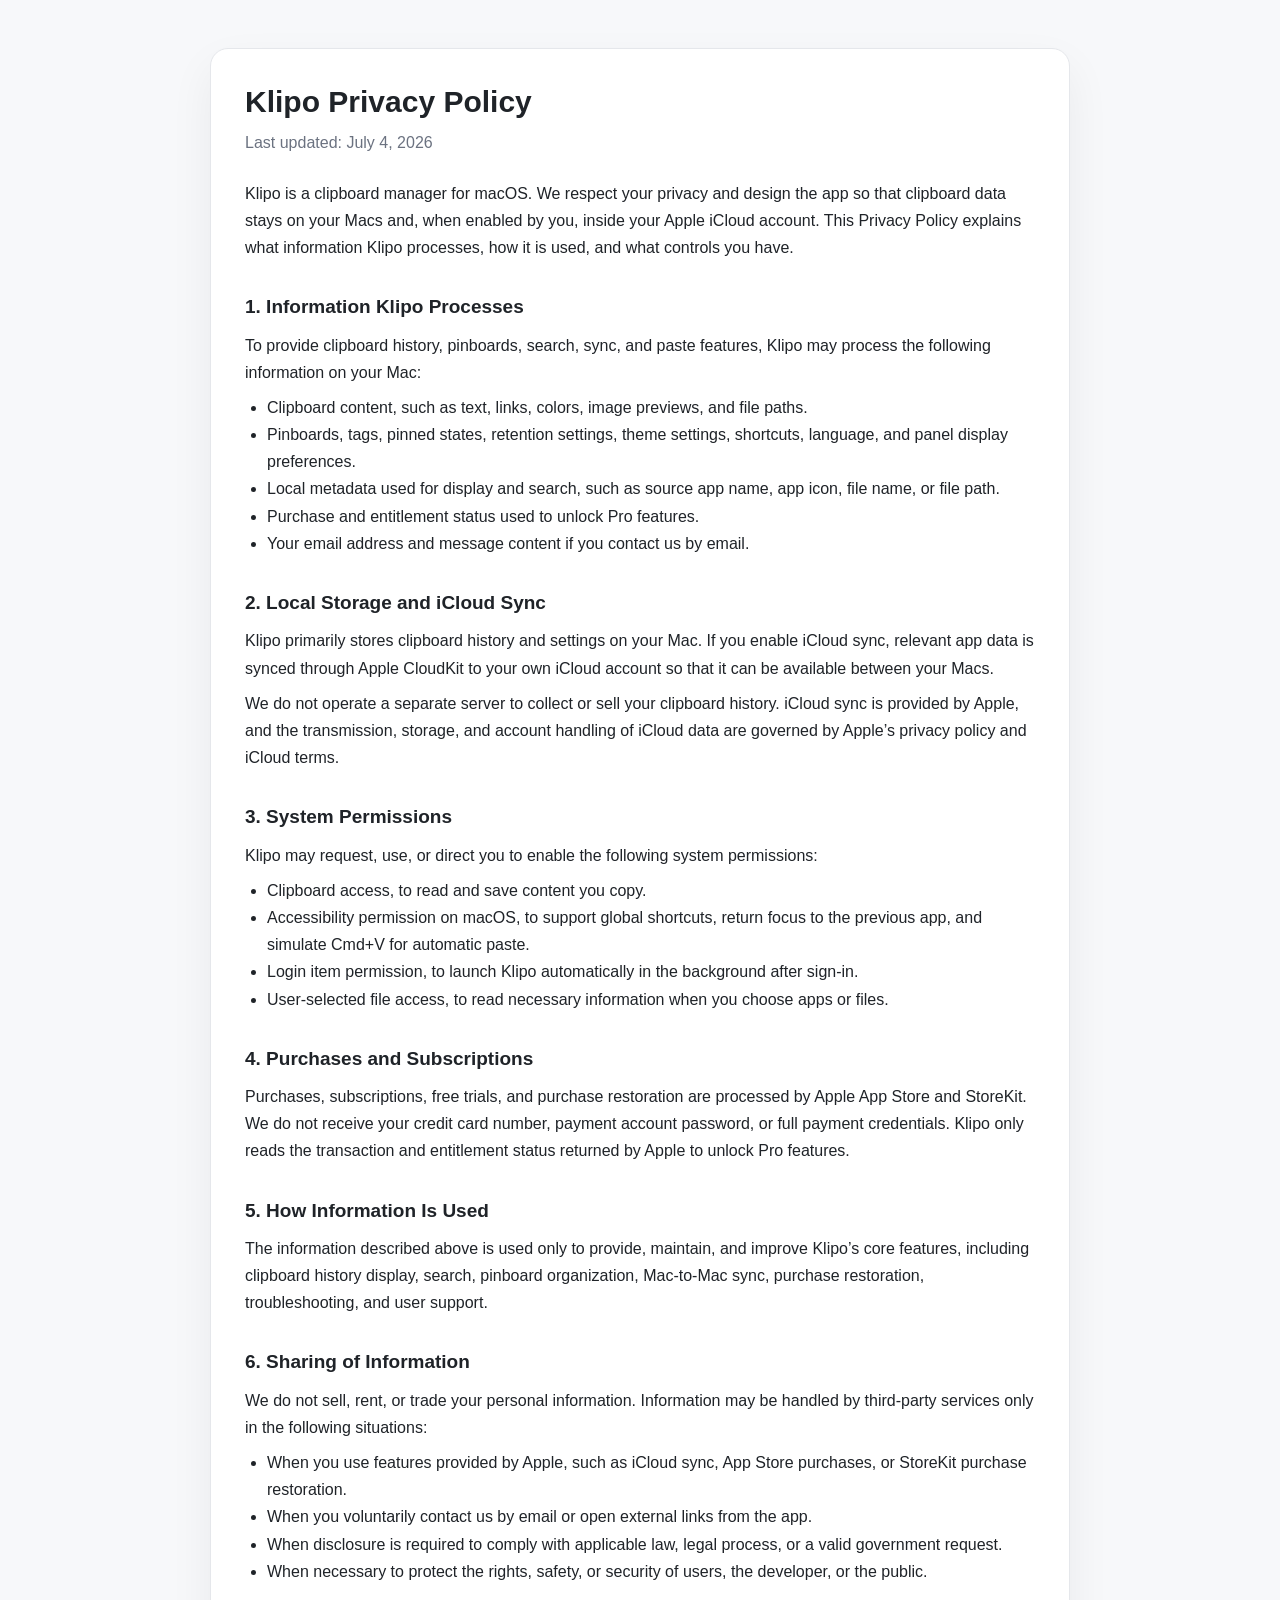
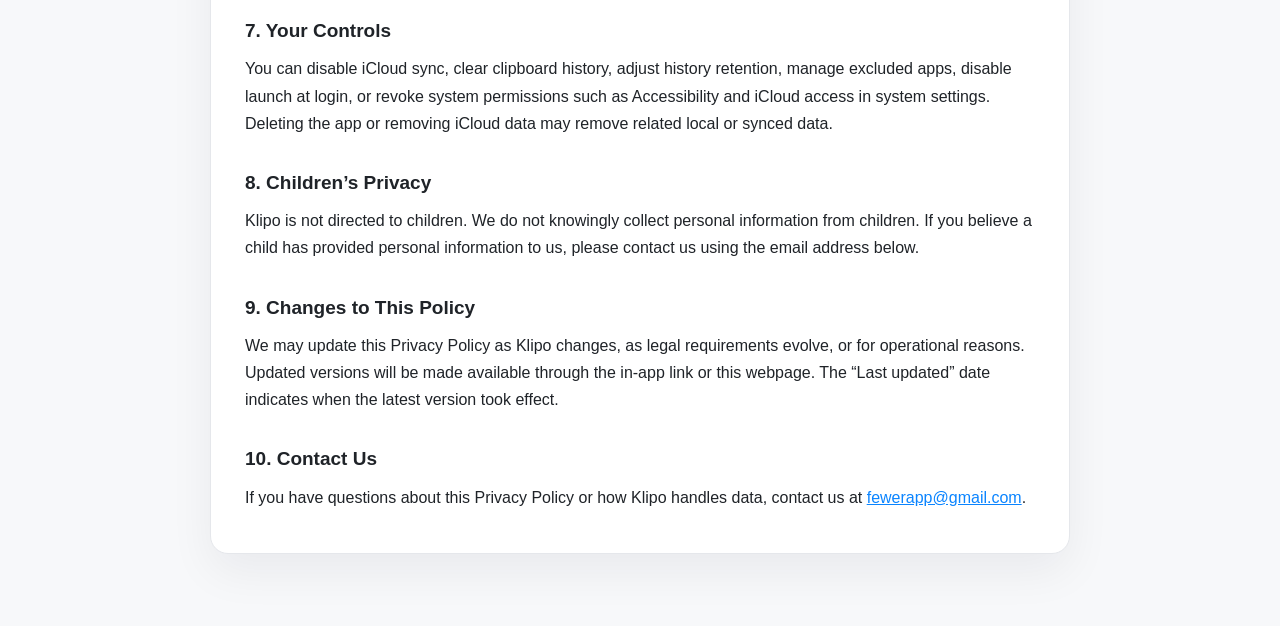
==== privacy-policy.html @ 0bcbf8f1 "Klipo Klipo" ====
<!doctype html>
<html lang="en">
<head>
  <meta charset="utf-8">
  <meta name="viewport" content="width=device-width, initial-scale=1">
  <title>Klipo Privacy Policy</title>
  <style>
    :root {
      color-scheme: light dark;
      --bg: #f7f8fa;
      --paper: #ffffff;
      --text: #1f2328;
      --muted: #6b7280;
      --line: #e5e7eb;
      --accent: #0a84ff;
    }
    @media (prefers-color-scheme: dark) {
      :root {
        --bg: #0f1115;
        --paper: #171a21;
        --text: #f4f5f7;
        --muted: #a6adbb;
        --line: #2a2f3a;
        --accent: #60a5fa;
      }
    }
    body {
      margin: 0;
      background: var(--bg);
      color: var(--text);
      font: 16px/1.7 -apple-system, BlinkMacSystemFont, "SF Pro Text", "Segoe UI", sans-serif;
    }
    .page {
      max-width: 860px;
      margin: 0 auto;
      padding: 48px 20px 72px;
    }
    .card {
      background: var(--paper);
      border: 1px solid var(--line);
      border-radius: 18px;
      padding: 34px;
      box-shadow: 0 18px 45px rgba(15, 23, 42, 0.06);
    }
    h1 {
      margin: 0 0 6px;
      font-size: 30px;
      line-height: 1.25;
    }
    h2 {
      margin: 30px 0 8px;
      font-size: 19px;
    }
    p, ul {
      margin: 8px 0;
    }
    ul {
      padding-left: 22px;
    }
    .meta {
      color: var(--muted);
      margin-bottom: 24px;
    }
    a {
      color: var(--accent);
    }
  </style>
</head>
<body>
  <div class="page">
    <div class="card">
      <h1>Klipo Privacy Policy</h1>
      <p class="meta">Last updated: July 4, 2026</p>

      <p>Klipo is a clipboard manager for macOS. We respect your privacy and design the app so that clipboard data stays on your Macs and, when enabled by you, inside your Apple iCloud account. This Privacy Policy explains what information Klipo processes, how it is used, and what controls you have.</p>

      <h2>1. Information Klipo Processes</h2>
      <p>To provide clipboard history, pinboards, search, sync, and paste features, Klipo may process the following information on your Mac:</p>
      <ul>
        <li>Clipboard content, such as text, links, colors, image previews, and file paths.</li>
        <li>Pinboards, tags, pinned states, retention settings, theme settings, shortcuts, language, and panel display preferences.</li>
        <li>Local metadata used for display and search, such as source app name, app icon, file name, or file path.</li>
        <li>Purchase and entitlement status used to unlock Pro features.</li>
        <li>Your email address and message content if you contact us by email.</li>
      </ul>

      <h2>2. Local Storage and iCloud Sync</h2>
      <p>Klipo primarily stores clipboard history and settings on your Mac. If you enable iCloud sync, relevant app data is synced through Apple CloudKit to your own iCloud account so that it can be available between your Macs.</p>
      <p>We do not operate a separate server to collect or sell your clipboard history. iCloud sync is provided by Apple, and the transmission, storage, and account handling of iCloud data are governed by Apple’s privacy policy and iCloud terms.</p>

      <h2>3. System Permissions</h2>
      <p>Klipo may request, use, or direct you to enable the following system permissions:</p>
      <ul>
        <li>Clipboard access, to read and save content you copy.</li>
        <li>Accessibility permission on macOS, to support global shortcuts, return focus to the previous app, and simulate Cmd+V for automatic paste.</li>
        <li>Login item permission, to launch Klipo automatically in the background after sign-in.</li>
        <li>User-selected file access, to read necessary information when you choose apps or files.</li>
      </ul>

      <h2>4. Purchases and Subscriptions</h2>
      <p>Purchases, subscriptions, free trials, and purchase restoration are processed by Apple App Store and StoreKit. We do not receive your credit card number, payment account password, or full payment credentials. Klipo only reads the transaction and entitlement status returned by Apple to unlock Pro features.</p>

      <h2>5. How Information Is Used</h2>
      <p>The information described above is used only to provide, maintain, and improve Klipo’s core features, including clipboard history display, search, pinboard organization, Mac-to-Mac sync, purchase restoration, troubleshooting, and user support.</p>

      <h2>6. Sharing of Information</h2>
      <p>We do not sell, rent, or trade your personal information. Information may be handled by third-party services only in the following situations:</p>
      <ul>
        <li>When you use features provided by Apple, such as iCloud sync, App Store purchases, or StoreKit purchase restoration.</li>
        <li>When you voluntarily contact us by email or open external links from the app.</li>
        <li>When disclosure is required to comply with applicable law, legal process, or a valid government request.</li>
        <li>When necessary to protect the rights, safety, or security of users, the developer, or the public.</li>
      </ul>

      <h2>7. Your Controls</h2>
      <p>You can disable iCloud sync, clear clipboard history, adjust history retention, manage excluded apps, disable launch at login, or revoke system permissions such as Accessibility and iCloud access in system settings. Deleting the app or removing iCloud data may remove related local or synced data.</p>

      <h2>8. Children’s Privacy</h2>
      <p>Klipo is not directed to children. We do not knowingly collect personal information from children. If you believe a child has provided personal information to us, please contact us using the email address below.</p>

      <h2>9. Changes to This Policy</h2>
      <p>We may update this Privacy Policy as Klipo changes, as legal requirements evolve, or for operational reasons. Updated versions will be made available through the in-app link or this webpage. The “Last updated” date indicates when the latest version took effect.</p>

      <h2>10. Contact Us</h2>
      <p>If you have questions about this Privacy Policy or how Klipo handles data, contact us at <a href="mailto:fewerapp@gmail.com">fewerapp@gmail.com</a>.</p>
    </div>
  </div>
</body>
</html>
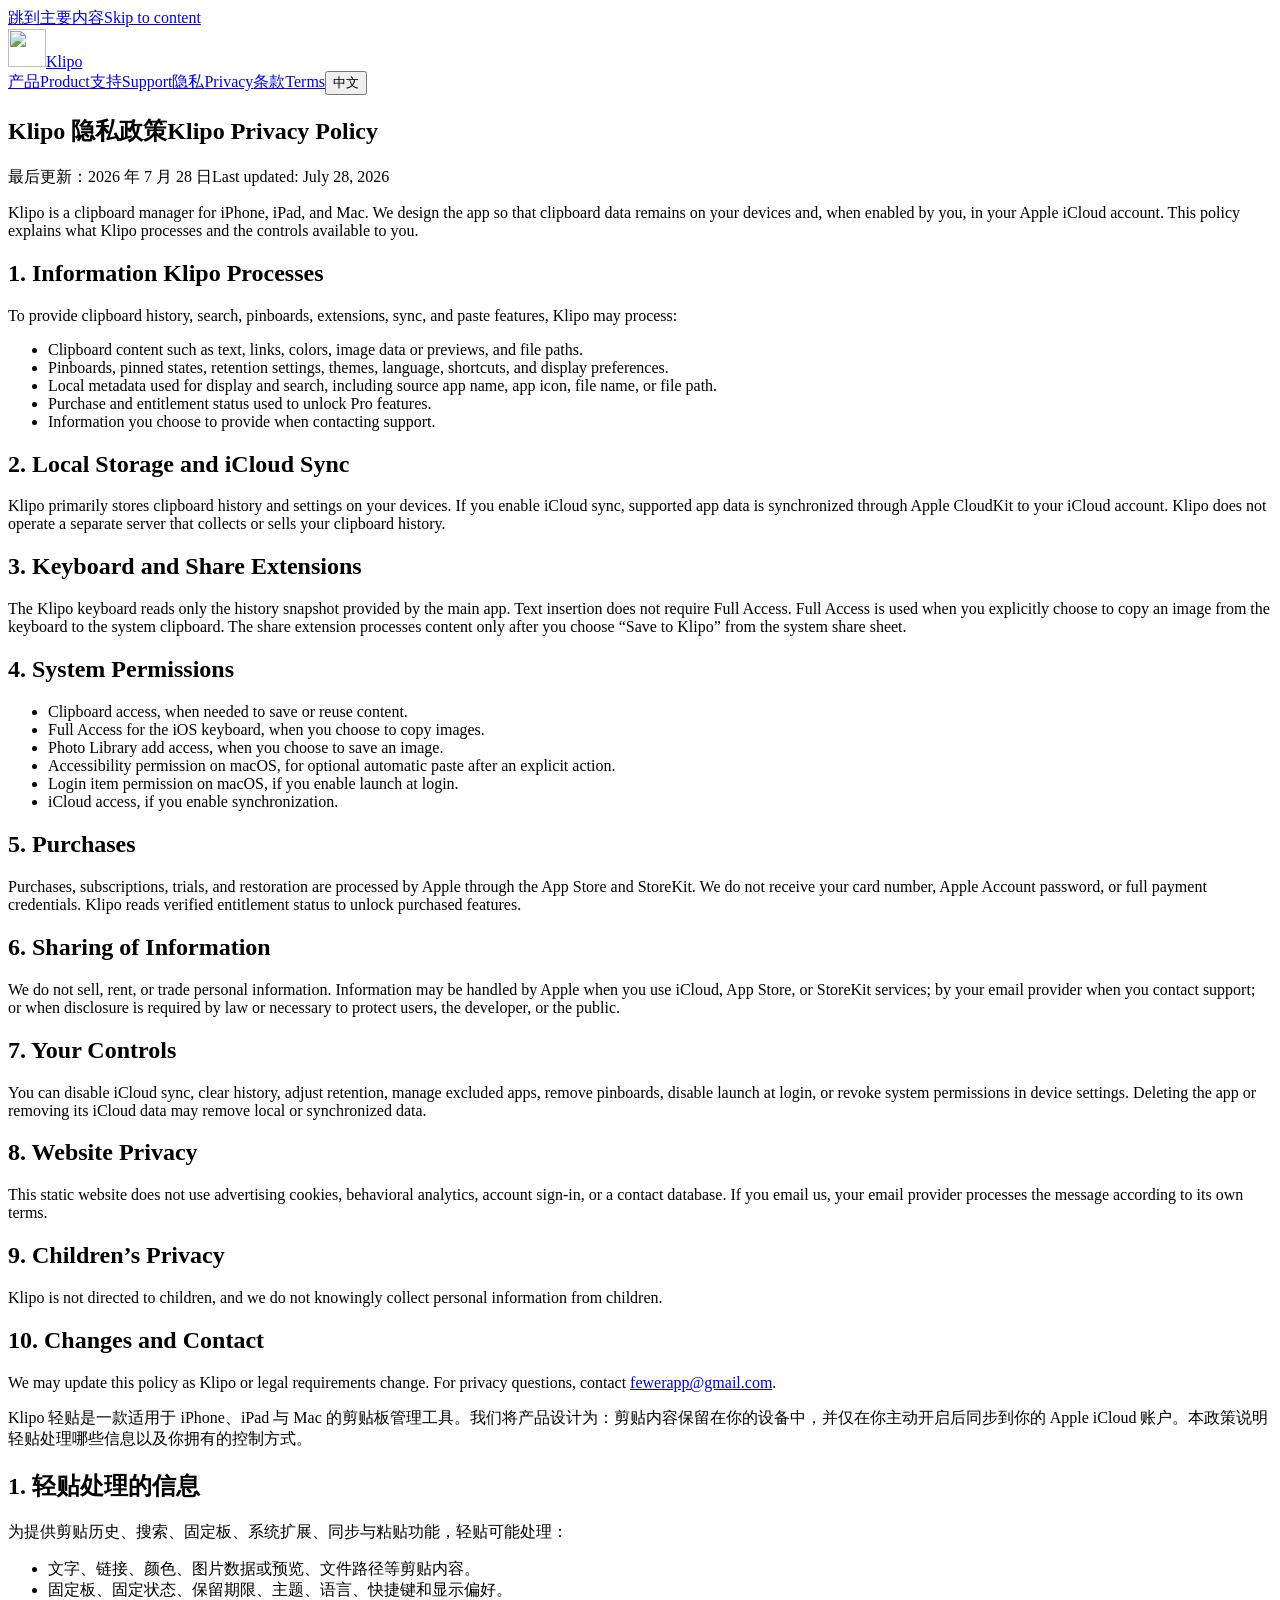
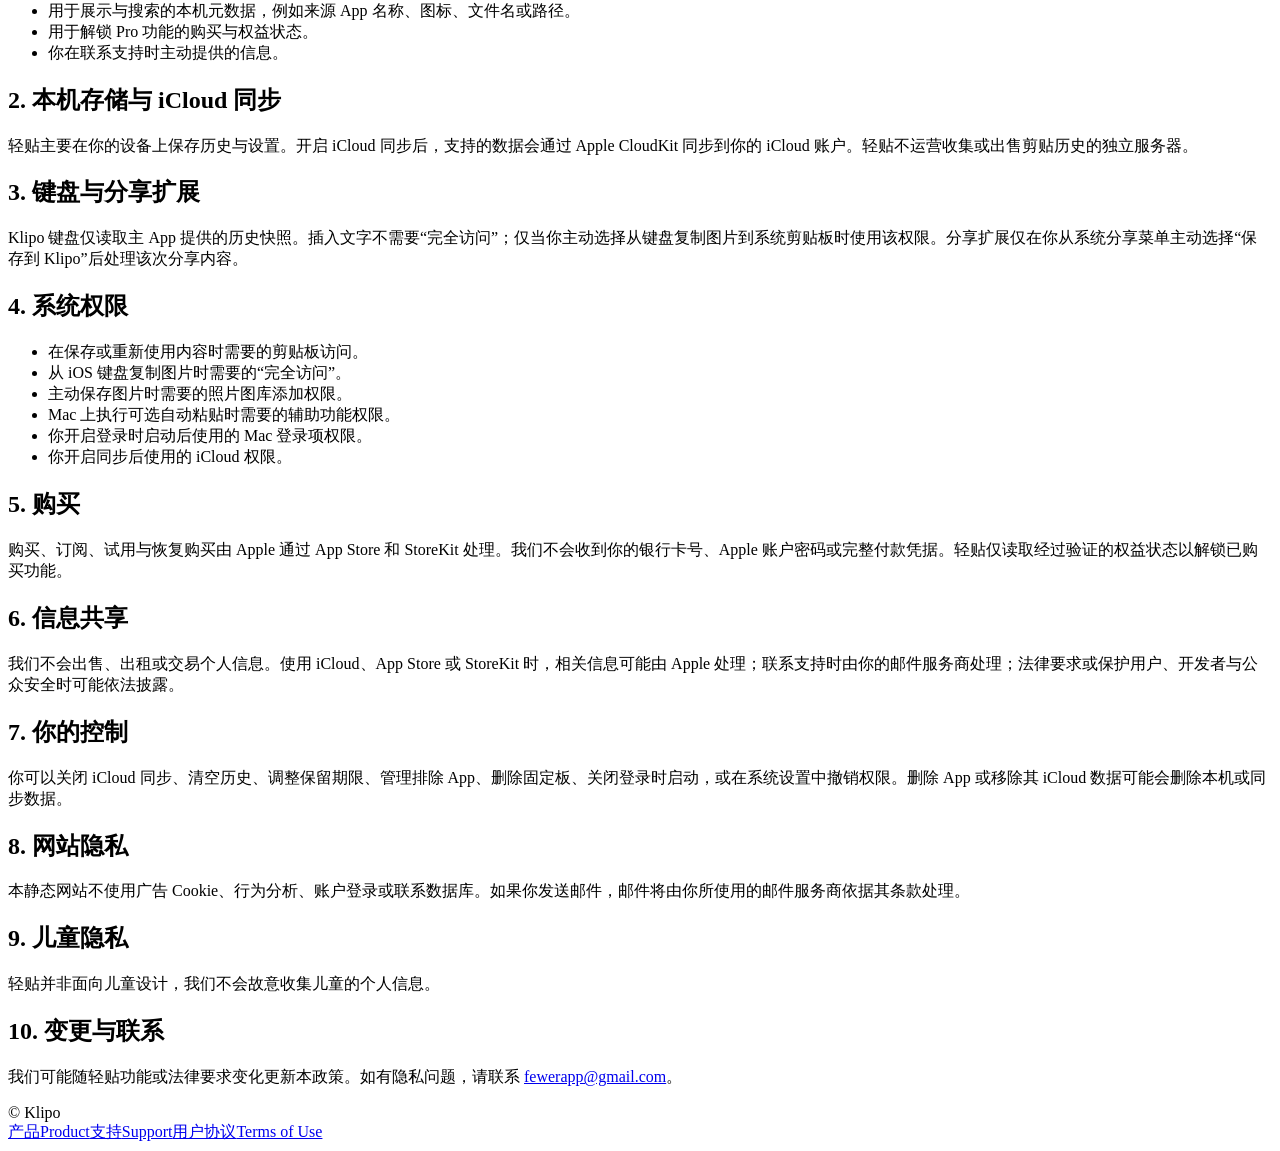
==== commit c9e67609: "Add files via upload web" ====
--- a/privacy-policy.html
+++ b/privacy-policy.html
@@ -1,129 +1,79 @@
 <!doctype html>
-<html lang="en">
+<html lang="en" data-lang="en">
 <head>
   <meta charset="utf-8">
   <meta name="viewport" content="width=device-width, initial-scale=1">
+  <meta name="description" content="Klipo Privacy Policy">
+  <meta name="theme-color" content="#0a7cff">
   <title>Klipo Privacy Policy</title>
-  <style>
-    :root {
-      color-scheme: light dark;
-      --bg: #f7f8fa;
-      --paper: #ffffff;
-      --text: #1f2328;
-      --muted: #6b7280;
-      --line: #e5e7eb;
-      --accent: #0a84ff;
-    }
-    @media (prefers-color-scheme: dark) {
-      :root {
-        --bg: #0f1115;
-        --paper: #171a21;
-        --text: #f4f5f7;
-        --muted: #a6adbb;
-        --line: #2a2f3a;
-        --accent: #60a5fa;
-      }
-    }
-    body {
-      margin: 0;
-      background: var(--bg);
-      color: var(--text);
-      font: 16px/1.7 -apple-system, BlinkMacSystemFont, "SF Pro Text", "Segoe UI", sans-serif;
-    }
-    .page {
-      max-width: 860px;
-      margin: 0 auto;
-      padding: 48px 20px 72px;
-    }
-    .card {
-      background: var(--paper);
-      border: 1px solid var(--line);
-      border-radius: 18px;
-      padding: 34px;
-      box-shadow: 0 18px 45px rgba(15, 23, 42, 0.06);
-    }
-    h1 {
-      margin: 0 0 6px;
-      font-size: 30px;
-      line-height: 1.25;
-    }
-    h2 {
-      margin: 30px 0 8px;
-      font-size: 19px;
-    }
-    p, ul {
-      margin: 8px 0;
-    }
-    ul {
-      padding-left: 22px;
-    }
-    .meta {
-      color: var(--muted);
-      margin-bottom: 24px;
-    }
-    a {
-      color: var(--accent);
-    }
-  </style>
+  <link rel="icon" type="image/png" href="assets/app-icon.png">
+  <link rel="stylesheet" href="assets/site.css">
+  <script>
+    try {
+      document.documentElement.dataset.lang = localStorage.getItem("klipo-site-language") || (navigator.language.toLowerCase().startsWith("zh") ? "zh" : "en");
+    } catch (_) {}
+  </script>
 </head>
-<body>
-  <div class="page">
-    <div class="card">
-      <h1>Klipo Privacy Policy</h1>
-      <p class="meta">Last updated: July 4, 2026</p>
+<body data-title-zh="Klipo 隐私政策" data-title-en="Klipo Privacy Policy">
+  <a class="skip-link" href="#main"><span data-lang="zh">跳到主要内容</span><span data-lang="en">Skip to content</span></a>
+  <header class="site-header"><nav class="nav-shell" aria-label="Primary navigation"><a class="brand" href="index.html" aria-label="Klipo home"><img src="assets/app-icon.png" alt="" width="38" height="38"><span>Klipo</span></a><div class="nav-links"><a class="nav-link" href="index.html"><span data-lang="zh">产品</span><span data-lang="en">Product</span></a><a class="nav-link" href="support.html"><span data-lang="zh">支持</span><span data-lang="en">Support</span></a><a class="nav-link" href="privacy-policy.html" aria-current="page"><span data-lang="zh">隐私</span><span data-lang="en">Privacy</span></a><a class="nav-link" href="terms-of-use.html"><span data-lang="zh">条款</span><span data-lang="en">Terms</span></a><button class="language-toggle" type="button" data-language-toggle aria-label="切换到中文">中文</button></div></nav></header>
+  <main id="main" class="legal-shell">
+    <article class="legal-card">
+      <h1><span data-lang="zh">Klipo 隐私政策</span><span data-lang="en">Klipo Privacy Policy</span></h1>
+      <p class="legal-meta"><span data-lang="zh">最后更新：2026 年 7 月 28 日</span><span data-lang="en">Last updated: July 28, 2026</span></p>
 
-      <p>Klipo is a clipboard manager for macOS. We respect your privacy and design the app so that clipboard data stays on your Macs and, when enabled by you, inside your Apple iCloud account. This Privacy Policy explains what information Klipo processes, how it is used, and what controls you have.</p>
+      <div data-lang="en">
+        <p>Klipo is a clipboard manager for iPhone, iPad, and Mac. We design the app so that clipboard data remains on your devices and, when enabled by you, in your Apple iCloud account. This policy explains what Klipo processes and the controls available to you.</p>
+        <h2>1. Information Klipo Processes</h2>
+        <p>To provide clipboard history, search, pinboards, extensions, sync, and paste features, Klipo may process:</p>
+        <ul><li>Clipboard content such as text, links, colors, image data or previews, and file paths.</li><li>Pinboards, pinned states, retention settings, themes, language, shortcuts, and display preferences.</li><li>Local metadata used for display and search, including source app name, app icon, file name, or file path.</li><li>Purchase and entitlement status used to unlock Pro features.</li><li>Information you choose to provide when contacting support.</li></ul>
+        <h2>2. Local Storage and iCloud Sync</h2>
+        <p>Klipo primarily stores clipboard history and settings on your devices. If you enable iCloud sync, supported app data is synchronized through Apple CloudKit to your iCloud account. Klipo does not operate a separate server that collects or sells your clipboard history.</p>
+        <h2>3. Keyboard and Share Extensions</h2>
+        <p>The Klipo keyboard reads only the history snapshot provided by the main app. Text insertion does not require Full Access. Full Access is used when you explicitly choose to copy an image from the keyboard to the system clipboard. The share extension processes content only after you choose “Save to Klipo” from the system share sheet.</p>
+        <h2>4. System Permissions</h2>
+        <ul><li>Clipboard access, when needed to save or reuse content.</li><li>Full Access for the iOS keyboard, when you choose to copy images.</li><li>Photo Library add access, when you choose to save an image.</li><li>Accessibility permission on macOS, for optional automatic paste after an explicit action.</li><li>Login item permission on macOS, if you enable launch at login.</li><li>iCloud access, if you enable synchronization.</li></ul>
+        <h2>5. Purchases</h2>
+        <p>Purchases, subscriptions, trials, and restoration are processed by Apple through the App Store and StoreKit. We do not receive your card number, Apple Account password, or full payment credentials. Klipo reads verified entitlement status to unlock purchased features.</p>
+        <h2>6. Sharing of Information</h2>
+        <p>We do not sell, rent, or trade personal information. Information may be handled by Apple when you use iCloud, App Store, or StoreKit services; by your email provider when you contact support; or when disclosure is required by law or necessary to protect users, the developer, or the public.</p>
+        <h2>7. Your Controls</h2>
+        <p>You can disable iCloud sync, clear history, adjust retention, manage excluded apps, remove pinboards, disable launch at login, or revoke system permissions in device settings. Deleting the app or removing its iCloud data may remove local or synchronized data.</p>
+        <h2>8. Website Privacy</h2>
+        <p>This static website does not use advertising cookies, behavioral analytics, account sign-in, or a contact database. If you email us, your email provider processes the message according to its own terms.</p>
+        <h2>9. Children’s Privacy</h2>
+        <p>Klipo is not directed to children, and we do not knowingly collect personal information from children.</p>
+        <h2>10. Changes and Contact</h2>
+        <p>We may update this policy as Klipo or legal requirements change. For privacy questions, contact <a href="mailto:fewerapp@gmail.com">fewerapp@gmail.com</a>.</p>
+      </div>
 
-      <h2>1. Information Klipo Processes</h2>
-      <p>To provide clipboard history, pinboards, search, sync, and paste features, Klipo may process the following information on your Mac:</p>
-      <ul>
-        <li>Clipboard content, such as text, links, colors, image previews, and file paths.</li>
-        <li>Pinboards, tags, pinned states, retention settings, theme settings, shortcuts, language, and panel display preferences.</li>
-        <li>Local metadata used for display and search, such as source app name, app icon, file name, or file path.</li>
-        <li>Purchase and entitlement status used to unlock Pro features.</li>
-        <li>Your email address and message content if you contact us by email.</li>
-      </ul>
-
-      <h2>2. Local Storage and iCloud Sync</h2>
-      <p>Klipo primarily stores clipboard history and settings on your Mac. If you enable iCloud sync, relevant app data is synced through Apple CloudKit to your own iCloud account so that it can be available between your Macs.</p>
-      <p>We do not operate a separate server to collect or sell your clipboard history. iCloud sync is provided by Apple, and the transmission, storage, and account handling of iCloud data are governed by Apple’s privacy policy and iCloud terms.</p>
-
-      <h2>3. System Permissions</h2>
-      <p>Klipo may request, use, or direct you to enable the following system permissions:</p>
-      <ul>
-        <li>Clipboard access, to read and save content you copy.</li>
-        <li>Accessibility permission on macOS, to support global shortcuts, return focus to the previous app, and simulate Cmd+V for automatic paste.</li>
-        <li>Login item permission, to launch Klipo automatically in the background after sign-in.</li>
-        <li>User-selected file access, to read necessary information when you choose apps or files.</li>
-      </ul>
-
-      <h2>4. Purchases and Subscriptions</h2>
-      <p>Purchases, subscriptions, free trials, and purchase restoration are processed by Apple App Store and StoreKit. We do not receive your credit card number, payment account password, or full payment credentials. Klipo only reads the transaction and entitlement status returned by Apple to unlock Pro features.</p>
-
-      <h2>5. How Information Is Used</h2>
-      <p>The information described above is used only to provide, maintain, and improve Klipo’s core features, including clipboard history display, search, pinboard organization, Mac-to-Mac sync, purchase restoration, troubleshooting, and user support.</p>
-
-      <h2>6. Sharing of Information</h2>
-      <p>We do not sell, rent, or trade your personal information. Information may be handled by third-party services only in the following situations:</p>
-      <ul>
-        <li>When you use features provided by Apple, such as iCloud sync, App Store purchases, or StoreKit purchase restoration.</li>
-        <li>When you voluntarily contact us by email or open external links from the app.</li>
-        <li>When disclosure is required to comply with applicable law, legal process, or a valid government request.</li>
-        <li>When necessary to protect the rights, safety, or security of users, the developer, or the public.</li>
-      </ul>
-
-      <h2>7. Your Controls</h2>
-      <p>You can disable iCloud sync, clear clipboard history, adjust history retention, manage excluded apps, disable launch at login, or revoke system permissions such as Accessibility and iCloud access in system settings. Deleting the app or removing iCloud data may remove related local or synced data.</p>
-
-      <h2>8. Children’s Privacy</h2>
-      <p>Klipo is not directed to children. We do not knowingly collect personal information from children. If you believe a child has provided personal information to us, please contact us using the email address below.</p>
-
-      <h2>9. Changes to This Policy</h2>
-      <p>We may update this Privacy Policy as Klipo changes, as legal requirements evolve, or for operational reasons. Updated versions will be made available through the in-app link or this webpage. The “Last updated” date indicates when the latest version took effect.</p>
-
-      <h2>10. Contact Us</h2>
-      <p>If you have questions about this Privacy Policy or how Klipo handles data, contact us at <a href="mailto:fewerapp@gmail.com">fewerapp@gmail.com</a>.</p>
-    </div>
-  </div>
+      <div data-lang="zh">
+        <p>Klipo 轻贴是一款适用于 iPhone、iPad 与 Mac 的剪贴板管理工具。我们将产品设计为：剪贴内容保留在你的设备中，并仅在你主动开启后同步到你的 Apple iCloud 账户。本政策说明轻贴处理哪些信息以及你拥有的控制方式。</p>
+        <h2>1. 轻贴处理的信息</h2>
+        <p>为提供剪贴历史、搜索、固定板、系统扩展、同步与粘贴功能，轻贴可能处理：</p>
+        <ul><li>文字、链接、颜色、图片数据或预览、文件路径等剪贴内容。</li><li>固定板、固定状态、保留期限、主题、语言、快捷键和显示偏好。</li><li>用于展示与搜索的本机元数据，例如来源 App 名称、图标、文件名或路径。</li><li>用于解锁 Pro 功能的购买与权益状态。</li><li>你在联系支持时主动提供的信息。</li></ul>
+        <h2>2. 本机存储与 iCloud 同步</h2>
+        <p>轻贴主要在你的设备上保存历史与设置。开启 iCloud 同步后，支持的数据会通过 Apple CloudKit 同步到你的 iCloud 账户。轻贴不运营收集或出售剪贴历史的独立服务器。</p>
+        <h2>3. 键盘与分享扩展</h2>
+        <p>Klipo 键盘仅读取主 App 提供的历史快照。插入文字不需要“完全访问”；仅当你主动选择从键盘复制图片到系统剪贴板时使用该权限。分享扩展仅在你从系统分享菜单主动选择“保存到 Klipo”后处理该次分享内容。</p>
+        <h2>4. 系统权限</h2>
+        <ul><li>在保存或重新使用内容时需要的剪贴板访问。</li><li>从 iOS 键盘复制图片时需要的“完全访问”。</li><li>主动保存图片时需要的照片图库添加权限。</li><li>Mac 上执行可选自动粘贴时需要的辅助功能权限。</li><li>你开启登录时启动后使用的 Mac 登录项权限。</li><li>你开启同步后使用的 iCloud 权限。</li></ul>
+        <h2>5. 购买</h2>
+        <p>购买、订阅、试用与恢复购买由 Apple 通过 App Store 和 StoreKit 处理。我们不会收到你的银行卡号、Apple 账户密码或完整付款凭据。轻贴仅读取经过验证的权益状态以解锁已购买功能。</p>
+        <h2>6. 信息共享</h2>
+        <p>我们不会出售、出租或交易个人信息。使用 iCloud、App Store 或 StoreKit 时，相关信息可能由 Apple 处理；联系支持时由你的邮件服务商处理；法律要求或保护用户、开发者与公众安全时可能依法披露。</p>
+        <h2>7. 你的控制</h2>
+        <p>你可以关闭 iCloud 同步、清空历史、调整保留期限、管理排除 App、删除固定板、关闭登录时启动，或在系统设置中撤销权限。删除 App 或移除其 iCloud 数据可能会删除本机或同步数据。</p>
+        <h2>8. 网站隐私</h2>
+        <p>本静态网站不使用广告 Cookie、行为分析、账户登录或联系数据库。如果你发送邮件，邮件将由你所使用的邮件服务商依据其条款处理。</p>
+        <h2>9. 儿童隐私</h2>
+        <p>轻贴并非面向儿童设计，我们不会故意收集儿童的个人信息。</p>
+        <h2>10. 变更与联系</h2>
+        <p>我们可能随轻贴功能或法律要求变化更新本政策。如有隐私问题，请联系 <a href="mailto:fewerapp@gmail.com">fewerapp@gmail.com</a>。</p>
+      </div>
+    </article>
+  </main>
+  <footer class="site-footer"><div class="footer-shell"><span>© <span data-current-year></span> Klipo</span><div class="footer-links"><a href="index.html"><span data-lang="zh">产品</span><span data-lang="en">Product</span></a><a href="support.html"><span data-lang="zh">支持</span><span data-lang="en">Support</span></a><a href="terms-of-use.html"><span data-lang="zh">用户协议</span><span data-lang="en">Terms of Use</span></a></div></div></footer>
+  <script src="assets/site.js"></script>
 </body>
 </html>
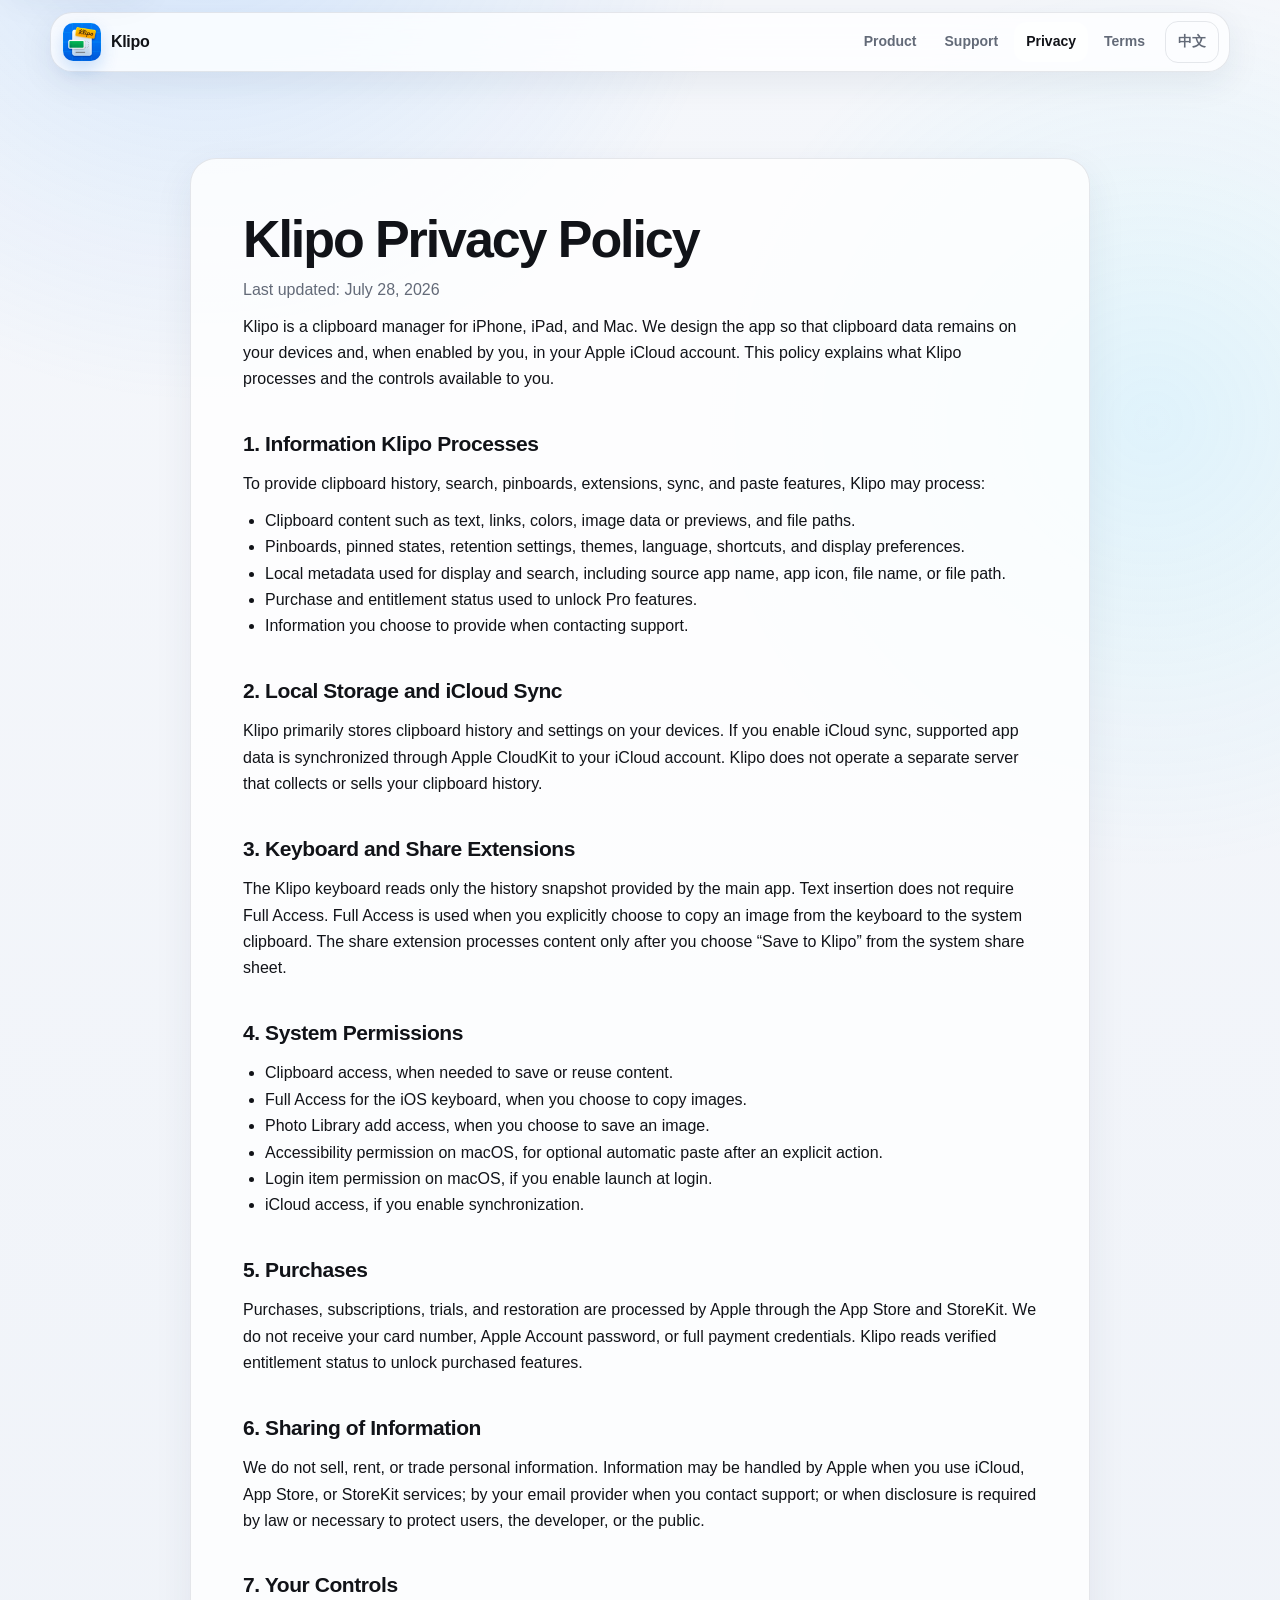
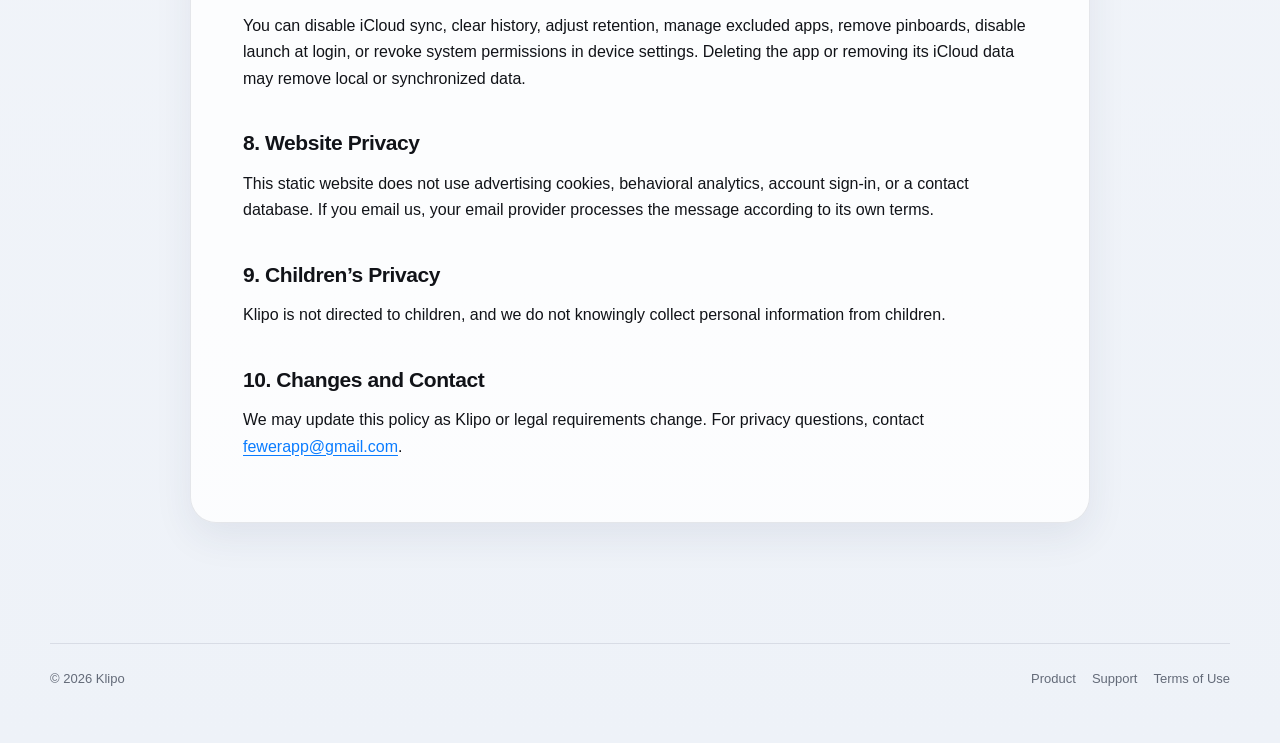
==== commit 39eff0fb: "修复展示图片比例并添加 Klipo Logo" ====
--- a/privacy-policy.html
+++ b/privacy-policy.html
@@ -6,7 +6,9 @@
   <meta name="description" content="Klipo Privacy Policy">
   <meta name="theme-color" content="#0a7cff">
   <title>Klipo Privacy Policy</title>
-  <link rel="icon" type="image/png" href="assets/app-icon.png">
+  <link rel="icon" type="image/png" sizes="1024x1024" href="assets/app-icon.png?v=20260729">
+  <link rel="shortcut icon" type="image/png" href="assets/app-icon.png?v=20260729">
+  <link rel="apple-touch-icon" href="assets/app-icon.png?v=20260729">
   <link rel="stylesheet" href="assets/site.css">
   <script>
     try {
--- a/assets/site.css
+++ b/assets/site.css
@@ -0,0 +1,862 @@
+:root {
+  color-scheme: light dark;
+  --page: #f5f7fb;
+  --page-strong: #eef2f8;
+  --surface: rgba(255, 255, 255, 0.78);
+  --surface-solid: #ffffff;
+  --surface-subtle: rgba(255, 255, 255, 0.58);
+  --text: #111318;
+  --muted: #636a78;
+  --line: rgba(23, 35, 58, 0.10);
+  --blue: #0a7cff;
+  --blue-strong: #0066df;
+  --green: #22a559;
+  --shadow: 0 24px 70px rgba(35, 55, 90, 0.12);
+  --shadow-soft: 0 14px 38px rgba(35, 55, 90, 0.08);
+  --radius-xl: 36px;
+  --radius-lg: 26px;
+  --radius-md: 18px;
+  --content: 1180px;
+}
+
+@media (prefers-color-scheme: dark) {
+  :root {
+    --page: #080a0f;
+    --page-strong: #10141c;
+    --surface: rgba(24, 28, 38, 0.76);
+    --surface-solid: #171b24;
+    --surface-subtle: rgba(26, 31, 42, 0.62);
+    --text: #f6f7fa;
+    --muted: #aab1bf;
+    --line: rgba(226, 233, 247, 0.12);
+    --blue: #57a6ff;
+    --blue-strong: #82bcff;
+    --green: #53cf85;
+    --shadow: 0 28px 80px rgba(0, 0, 0, 0.38);
+    --shadow-soft: 0 16px 44px rgba(0, 0, 0, 0.24);
+  }
+}
+
+* {
+  box-sizing: border-box;
+}
+
+html {
+  scroll-behavior: smooth;
+  background: var(--page);
+}
+
+html[data-lang="zh"] [data-lang="en"],
+html[data-lang="en"] [data-lang="zh"] {
+  display: none !important;
+}
+
+body {
+  margin: 0;
+  min-width: 320px;
+  background:
+    radial-gradient(circle at 16% -6%, rgba(79, 159, 255, 0.20), transparent 34rem),
+    radial-gradient(circle at 90% 18%, rgba(100, 224, 255, 0.14), transparent 28rem),
+    linear-gradient(180deg, var(--page) 0%, var(--page-strong) 100%);
+  color: var(--text);
+  font: 400 16px/1.65 -apple-system, BlinkMacSystemFont, "SF Pro Text", "PingFang SC", "Segoe UI", sans-serif;
+  -webkit-font-smoothing: antialiased;
+  text-rendering: optimizeLegibility;
+}
+
+img {
+  display: block;
+  max-width: 100%;
+}
+
+a {
+  color: inherit;
+  text-decoration: none;
+}
+
+button,
+a {
+  -webkit-tap-highlight-color: transparent;
+}
+
+button {
+  font: inherit;
+}
+
+.skip-link {
+  position: fixed;
+  top: 10px;
+  left: 10px;
+  z-index: 100;
+  transform: translateY(-160%);
+  padding: 10px 14px;
+  border-radius: 12px;
+  background: var(--surface-solid);
+  color: var(--text);
+  box-shadow: var(--shadow-soft);
+}
+
+.skip-link:focus {
+  transform: translateY(0);
+}
+
+.site-header {
+  position: sticky;
+  top: 0;
+  z-index: 20;
+  padding: 12px 20px;
+}
+
+.nav-shell {
+  width: min(100%, var(--content));
+  min-height: 60px;
+  margin: 0 auto;
+  padding: 8px 10px 8px 12px;
+  display: flex;
+  align-items: center;
+  gap: 20px;
+  border: 1px solid var(--line);
+  border-radius: 22px;
+  background: var(--surface);
+  box-shadow: 0 10px 34px rgba(30, 45, 75, 0.08);
+  backdrop-filter: blur(24px) saturate(160%);
+  -webkit-backdrop-filter: blur(24px) saturate(160%);
+}
+
+.brand {
+  display: inline-flex;
+  align-items: center;
+  gap: 10px;
+  flex: 0 0 auto;
+  font-weight: 720;
+  letter-spacing: -0.02em;
+}
+
+.brand img {
+  width: 38px;
+  height: 38px;
+  border-radius: 10px;
+  box-shadow: 0 8px 18px rgba(0, 102, 223, 0.20);
+}
+
+.nav-links {
+  margin-left: auto;
+  display: flex;
+  align-items: center;
+  gap: 4px;
+}
+
+.nav-link,
+.language-toggle {
+  min-height: 40px;
+  padding: 8px 12px;
+  display: inline-flex;
+  align-items: center;
+  justify-content: center;
+  border-radius: 13px;
+  color: var(--muted);
+  font-size: 14px;
+  font-weight: 600;
+  transition: background-color 160ms ease, color 160ms ease, transform 100ms ease-out;
+}
+
+.nav-link:hover,
+.nav-link[aria-current="page"] {
+  background: var(--surface-subtle);
+  color: var(--text);
+}
+
+.nav-link:active,
+.language-toggle:active,
+.button:active {
+  transform: scale(0.97);
+}
+
+.language-toggle {
+  margin-left: 4px;
+  border: 1px solid var(--line);
+  background: transparent;
+  cursor: pointer;
+}
+
+.page-shell {
+  width: min(calc(100% - 40px), var(--content));
+  margin: 0 auto;
+}
+
+.hero {
+  padding: 96px 0 54px;
+  text-align: center;
+}
+
+.hero-icon {
+  width: 108px;
+  height: 108px;
+  margin: 0 auto 26px;
+  border-radius: 27px;
+  box-shadow: 0 24px 50px rgba(0, 112, 238, 0.26);
+}
+
+.eyebrow {
+  margin: 0 0 14px;
+  color: var(--blue);
+  font-size: 14px;
+  font-weight: 720;
+  letter-spacing: 0.08em;
+  text-transform: uppercase;
+}
+
+.hero h1,
+.page-hero h1 {
+  margin: 0;
+  font-size: clamp(44px, 7.4vw, 84px);
+  line-height: 1.02;
+  letter-spacing: -0.055em;
+  font-weight: 780;
+}
+
+.hero-copy,
+.page-hero p {
+  max-width: 760px;
+  margin: 24px auto 0;
+  color: var(--muted);
+  font-size: clamp(18px, 2.2vw, 23px);
+  line-height: 1.55;
+  letter-spacing: -0.015em;
+}
+
+.platform-row {
+  margin: 24px 0 0;
+  display: flex;
+  justify-content: center;
+  flex-wrap: wrap;
+  gap: 8px;
+  list-style: none;
+  padding: 0;
+}
+
+.platform-row li {
+  padding: 7px 12px;
+  border: 1px solid var(--line);
+  border-radius: 999px;
+  background: var(--surface-subtle);
+  color: var(--muted);
+  font-size: 13px;
+  font-weight: 650;
+}
+
+.hero-actions {
+  margin-top: 34px;
+  display: flex;
+  justify-content: center;
+  flex-wrap: wrap;
+  gap: 12px;
+}
+
+.button {
+  min-height: 50px;
+  padding: 12px 20px;
+  display: inline-flex;
+  align-items: center;
+  justify-content: center;
+  gap: 8px;
+  border: 1px solid transparent;
+  border-radius: 16px;
+  font-weight: 680;
+  transition: transform 100ms ease-out, box-shadow 180ms ease, background-color 180ms ease;
+}
+
+.button-primary {
+  background: linear-gradient(180deg, #168aff 0%, #006fe8 100%);
+  color: #fff;
+  box-shadow: 0 12px 30px rgba(0, 112, 232, 0.28);
+}
+
+.button-primary:hover {
+  box-shadow: 0 16px 38px rgba(0, 112, 232, 0.36);
+}
+
+.button-secondary {
+  border-color: var(--line);
+  background: var(--surface);
+  color: var(--text);
+  backdrop-filter: blur(18px);
+  -webkit-backdrop-filter: blur(18px);
+}
+
+.button-secondary:hover {
+  background: var(--surface-solid);
+}
+
+.hero-visual {
+  position: relative;
+  margin: 48px auto 0;
+  padding: clamp(12px, 2vw, 24px);
+  overflow: hidden;
+  border: 1px solid var(--line);
+  border-radius: var(--radius-xl);
+  background:
+    radial-gradient(circle at 50% 0%, rgba(74, 164, 255, 0.22), transparent 52%),
+    var(--surface);
+  box-shadow: var(--shadow);
+}
+
+.hero-visual img {
+  width: 100%;
+  height: auto;
+  object-fit: contain;
+  border-radius: calc(var(--radius-xl) - 12px);
+}
+
+.section {
+  padding: 74px 0;
+}
+
+.section-heading {
+  max-width: 760px;
+  margin: 0 auto 38px;
+  text-align: center;
+}
+
+.section-heading h2 {
+  margin: 0;
+  font-size: clamp(32px, 4.4vw, 54px);
+  line-height: 1.08;
+  letter-spacing: -0.042em;
+}
+
+.section-heading p {
+  margin: 16px auto 0;
+  color: var(--muted);
+  font-size: 18px;
+}
+
+.feature-grid {
+  display: grid;
+  grid-template-columns: repeat(12, minmax(0, 1fr));
+  gap: 18px;
+}
+
+.feature-card,
+.support-card,
+.legal-card {
+  border: 1px solid var(--line);
+  background: var(--surface);
+  box-shadow: var(--shadow-soft);
+}
+
+.feature-card {
+  grid-column: span 6;
+  min-height: 320px;
+  padding: clamp(24px, 3vw, 36px);
+  overflow: hidden;
+  border-radius: var(--radius-lg);
+}
+
+.feature-card.wide {
+  grid-column: span 12;
+}
+
+.feature-card h3 {
+  margin: 0;
+  font-size: clamp(24px, 3vw, 34px);
+  line-height: 1.15;
+  letter-spacing: -0.03em;
+}
+
+.feature-card p {
+  margin: 12px 0 0;
+  max-width: 620px;
+  color: var(--muted);
+  font-size: 17px;
+}
+
+.feature-symbol {
+  width: 46px;
+  height: 46px;
+  margin-bottom: 20px;
+  display: grid;
+  place-items: center;
+  border-radius: 14px;
+  background: rgba(10, 124, 255, 0.12);
+  color: var(--blue);
+  font-size: 21px;
+  font-weight: 760;
+}
+
+.phone-showcase {
+  margin-top: 28px;
+  display: flex;
+  align-items: flex-start;
+  justify-content: center;
+  gap: clamp(14px, 3vw, 30px);
+}
+
+.phone-frame {
+  width: min(43%, 340px);
+}
+
+.phone-frame img {
+  width: 100%;
+  height: auto;
+  object-fit: contain;
+}
+
+.phone-frame:nth-child(2) {
+  margin-top: 48px;
+}
+
+.workflow {
+  margin-top: 28px;
+  display: grid;
+  grid-template-columns: repeat(3, 1fr);
+  gap: 12px;
+}
+
+.workflow-step {
+  padding: 18px;
+  border-radius: 18px;
+  background: var(--surface-subtle);
+}
+
+.workflow-step strong {
+  display: block;
+  margin-bottom: 5px;
+  font-size: 16px;
+}
+
+.workflow-step span {
+  color: var(--muted);
+  font-size: 14px;
+}
+
+.privacy-strip {
+  padding: clamp(28px, 4vw, 46px);
+  display: grid;
+  grid-template-columns: 1.2fr 0.8fr;
+  gap: 28px;
+  align-items: center;
+  border: 1px solid rgba(10, 124, 255, 0.18);
+  border-radius: var(--radius-xl);
+  background: linear-gradient(135deg, rgba(10, 124, 255, 0.12), rgba(93, 211, 255, 0.08));
+}
+
+.privacy-strip h2 {
+  margin: 0;
+  font-size: clamp(30px, 4vw, 48px);
+  line-height: 1.1;
+  letter-spacing: -0.04em;
+}
+
+.privacy-strip p {
+  margin: 14px 0 0;
+  color: var(--muted);
+  font-size: 17px;
+}
+
+.privacy-facts {
+  display: grid;
+  gap: 10px;
+}
+
+.privacy-fact {
+  padding: 13px 15px;
+  border-radius: 15px;
+  background: var(--surface);
+  color: var(--text);
+  font-size: 14px;
+  font-weight: 620;
+}
+
+.cta-card {
+  padding: clamp(36px, 6vw, 72px);
+  text-align: center;
+  border: 1px solid var(--line);
+  border-radius: var(--radius-xl);
+  background: var(--surface-solid);
+  box-shadow: var(--shadow);
+}
+
+.cta-card h2 {
+  margin: 0;
+  font-size: clamp(32px, 5vw, 56px);
+  line-height: 1.08;
+  letter-spacing: -0.045em;
+}
+
+.cta-card p {
+  max-width: 660px;
+  margin: 16px auto 26px;
+  color: var(--muted);
+  font-size: 18px;
+}
+
+.page-hero {
+  padding: 86px 0 48px;
+  text-align: center;
+}
+
+.page-hero h1 {
+  font-size: clamp(42px, 6vw, 70px);
+}
+
+.support-grid {
+  display: grid;
+  grid-template-columns: repeat(3, minmax(0, 1fr));
+  gap: 16px;
+}
+
+.support-card {
+  padding: 26px;
+  border-radius: var(--radius-md);
+}
+
+.support-card h2,
+.support-card h3 {
+  margin: 0;
+  font-size: 21px;
+  letter-spacing: -0.02em;
+}
+
+.support-card p {
+  margin: 9px 0 0;
+  color: var(--muted);
+}
+
+.support-card a {
+  color: var(--blue);
+  font-weight: 650;
+}
+
+.support-section {
+  padding: 32px 0;
+  scroll-margin-top: 98px;
+}
+
+.support-section > h2 {
+  margin: 0 0 18px;
+  font-size: clamp(28px, 3.5vw, 40px);
+  letter-spacing: -0.035em;
+}
+
+.steps,
+.faq-list {
+  display: grid;
+  gap: 12px;
+}
+
+.step-card,
+.faq-item {
+  padding: 22px 24px;
+  border: 1px solid var(--line);
+  border-radius: var(--radius-md);
+  background: var(--surface);
+}
+
+.step-card {
+  display: grid;
+  grid-template-columns: 34px 1fr;
+  gap: 14px;
+  align-items: start;
+}
+
+.step-number {
+  width: 34px;
+  height: 34px;
+  display: grid;
+  place-items: center;
+  border-radius: 11px;
+  background: rgba(10, 124, 255, 0.13);
+  color: var(--blue);
+  font-weight: 760;
+}
+
+.step-card h3,
+.faq-item h3 {
+  margin: 2px 0 5px;
+  font-size: 17px;
+}
+
+.step-card p,
+.faq-item p {
+  margin: 0;
+  color: var(--muted);
+}
+
+.contact-panel {
+  margin-top: 26px;
+  padding: clamp(28px, 5vw, 52px);
+  border-radius: var(--radius-xl);
+  background: linear-gradient(145deg, #087bf2, #005ac7);
+  color: #fff;
+  box-shadow: 0 24px 56px rgba(0, 94, 201, 0.30);
+}
+
+.contact-panel h2 {
+  margin: 0;
+  font-size: clamp(30px, 4vw, 46px);
+  line-height: 1.1;
+  letter-spacing: -0.04em;
+}
+
+.contact-panel p {
+  max-width: 680px;
+  margin: 14px 0 24px;
+  color: rgba(255, 255, 255, 0.80);
+}
+
+.contact-panel .button {
+  background: #fff;
+  color: #0058b8;
+}
+
+.legal-shell {
+  width: min(calc(100% - 40px), 900px);
+  margin: 0 auto;
+  padding: 74px 0;
+}
+
+.legal-card {
+  padding: clamp(26px, 5vw, 52px);
+  border-radius: var(--radius-lg);
+}
+
+.legal-card h1 {
+  margin: 0;
+  font-size: clamp(34px, 5vw, 52px);
+  line-height: 1.08;
+  letter-spacing: -0.04em;
+}
+
+.legal-meta {
+  margin: 10px 0 28px;
+  color: var(--muted);
+}
+
+.legal-card h2 {
+  margin: 34px 0 10px;
+  font-size: 21px;
+  letter-spacing: -0.02em;
+}
+
+.legal-card p,
+.legal-card ul {
+  margin: 10px 0;
+}
+
+.legal-card ul {
+  padding-left: 22px;
+}
+
+.legal-card a {
+  color: var(--blue);
+  text-decoration: underline;
+  text-underline-offset: 3px;
+}
+
+.site-footer {
+  padding: 46px 20px 54px;
+}
+
+.footer-shell {
+  width: min(100%, var(--content));
+  margin: 0 auto;
+  padding-top: 24px;
+  display: flex;
+  align-items: center;
+  gap: 18px;
+  border-top: 1px solid var(--line);
+  color: var(--muted);
+  font-size: 13px;
+}
+
+.footer-links {
+  margin-left: auto;
+  display: flex;
+  flex-wrap: wrap;
+  gap: 16px;
+}
+
+.footer-links a:hover {
+  color: var(--text);
+}
+
+.reveal {
+  opacity: 0;
+  transform: translateY(18px);
+  transition: opacity 520ms ease, transform 520ms cubic-bezier(0.2, 0.8, 0.2, 1);
+}
+
+.reveal.is-visible {
+  opacity: 1;
+  transform: translateY(0);
+}
+
+:focus-visible {
+  outline: 3px solid rgba(10, 124, 255, 0.42);
+  outline-offset: 3px;
+}
+
+@media (max-width: 880px) {
+  .site-header {
+    padding: 8px 12px;
+  }
+
+  .nav-shell {
+    gap: 8px;
+  }
+
+  .nav-links {
+    overflow-x: auto;
+    overscroll-behavior-inline: contain;
+    scrollbar-width: none;
+  }
+
+  .nav-links::-webkit-scrollbar {
+    display: none;
+  }
+
+  .nav-link {
+    white-space: nowrap;
+  }
+
+  .feature-card,
+  .feature-card.wide {
+    grid-column: span 12;
+  }
+
+  .support-grid {
+    grid-template-columns: 1fr 1fr;
+  }
+
+  .privacy-strip {
+    grid-template-columns: 1fr;
+  }
+}
+
+@media (max-width: 620px) {
+  .page-shell {
+    width: min(calc(100% - 24px), var(--content));
+  }
+
+  .site-header {
+    position: static;
+  }
+
+  .nav-shell {
+    align-items: flex-start;
+    flex-wrap: wrap;
+  }
+
+  .brand {
+    padding-left: 2px;
+  }
+
+  .nav-links {
+    width: 100%;
+    margin-left: 0;
+    padding-top: 2px;
+  }
+
+  .nav-link,
+  .language-toggle {
+    min-height: 38px;
+    padding: 7px 10px;
+  }
+
+  .hero {
+    padding-top: 60px;
+  }
+
+  .hero h1,
+  .page-hero h1 {
+    letter-spacing: -0.045em;
+  }
+
+  .section {
+    padding: 52px 0;
+  }
+
+  .feature-card {
+    min-height: auto;
+  }
+
+  .phone-showcase {
+    gap: 10px;
+  }
+
+  .phone-frame {
+    width: 48%;
+  }
+
+  .phone-frame:nth-child(2) {
+    margin-top: 26px;
+  }
+
+  .workflow,
+  .support-grid {
+    grid-template-columns: 1fr;
+  }
+
+  .legal-shell {
+    width: min(calc(100% - 24px), 900px);
+    padding-top: 48px;
+  }
+
+  .footer-shell {
+    align-items: flex-start;
+    flex-direction: column;
+  }
+
+  .footer-links {
+    margin-left: 0;
+  }
+}
+
+@media (prefers-reduced-motion: reduce) {
+  html {
+    scroll-behavior: auto;
+  }
+
+  *,
+  *::before,
+  *::after {
+    animation-duration: 0.01ms !important;
+    animation-iteration-count: 1 !important;
+    transition-duration: 0.01ms !important;
+  }
+
+  .reveal {
+    opacity: 1;
+    transform: none;
+  }
+}
+
+@media (prefers-reduced-transparency: reduce) {
+  .nav-shell,
+  .button-secondary,
+  .feature-card,
+  .support-card,
+  .legal-card,
+  .step-card,
+  .faq-item {
+    background: var(--surface-solid);
+    backdrop-filter: none;
+    -webkit-backdrop-filter: none;
+  }
+}
+
+@media (prefers-contrast: more) {
+  :root {
+    --line: currentColor;
+  }
+
+  .nav-shell,
+  .feature-card,
+  .support-card,
+  .legal-card,
+  .step-card,
+  .faq-item {
+    border-width: 2px;
+  }
+}
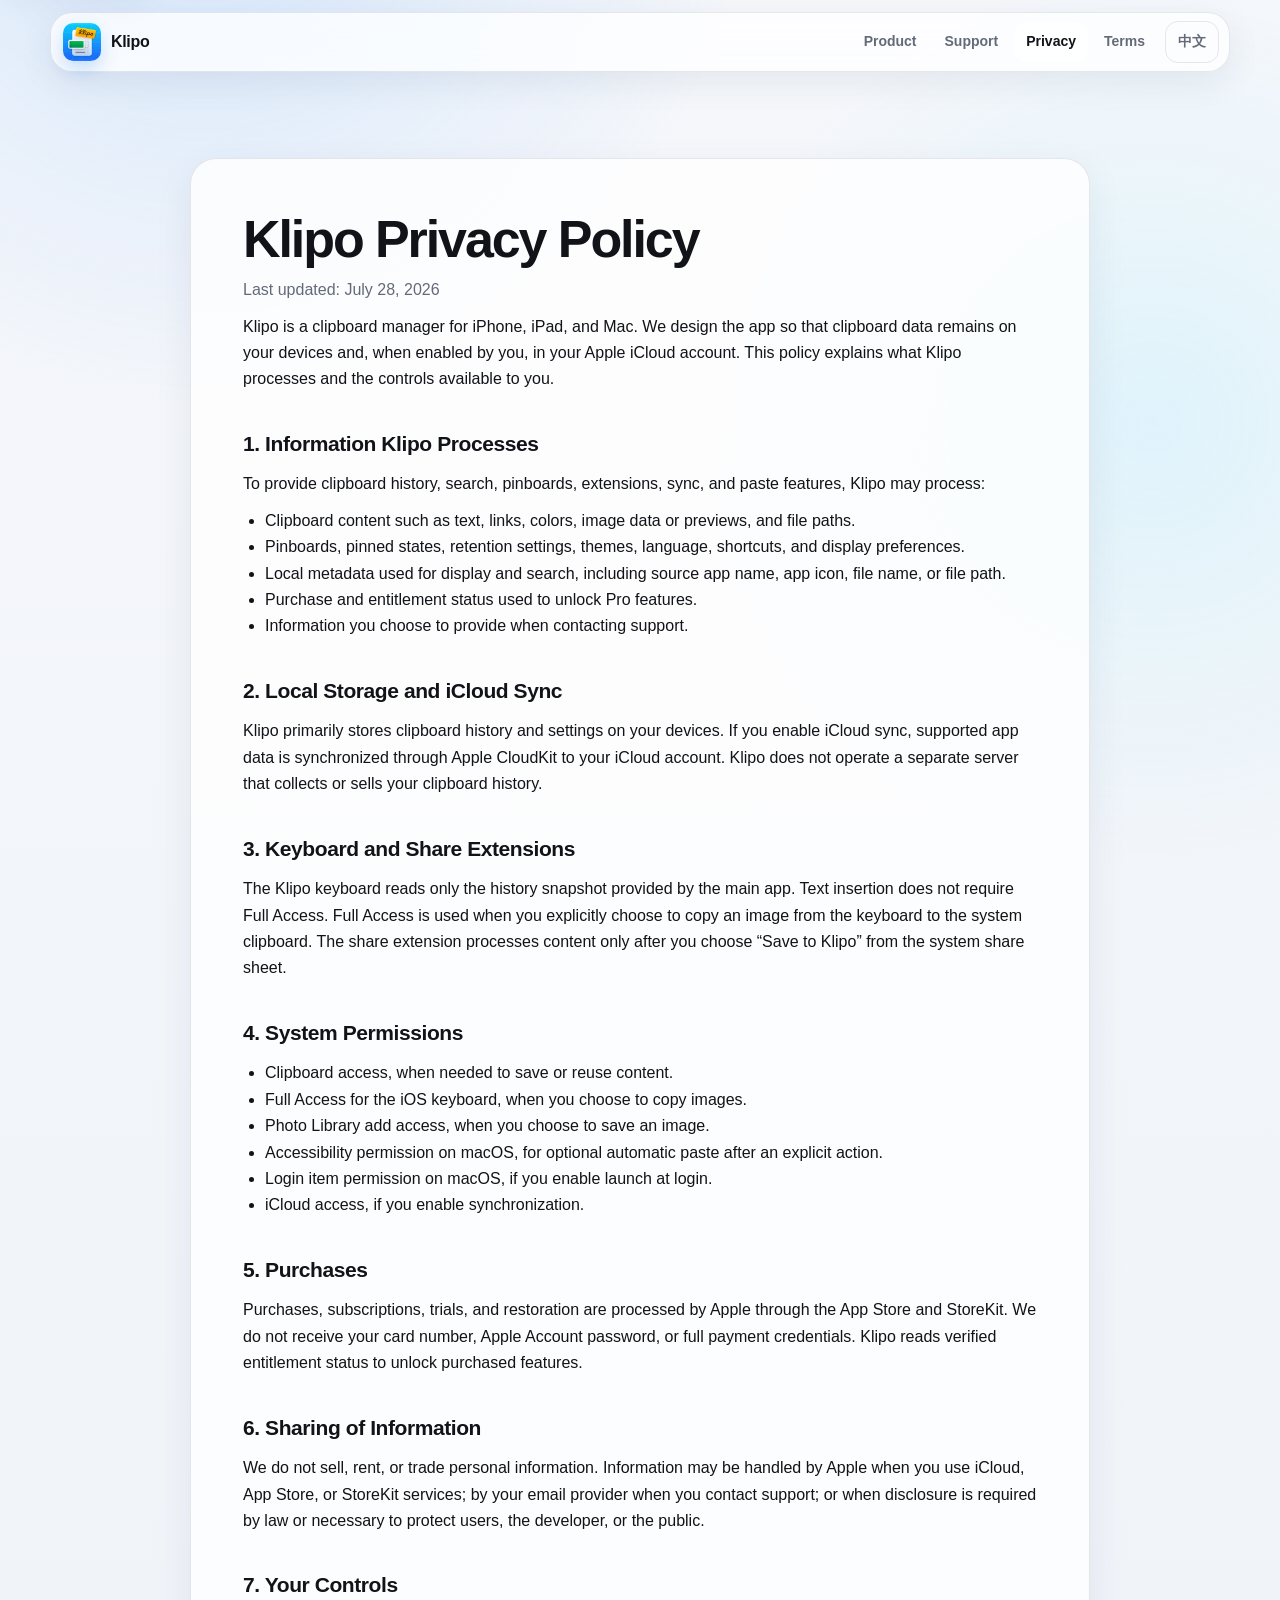
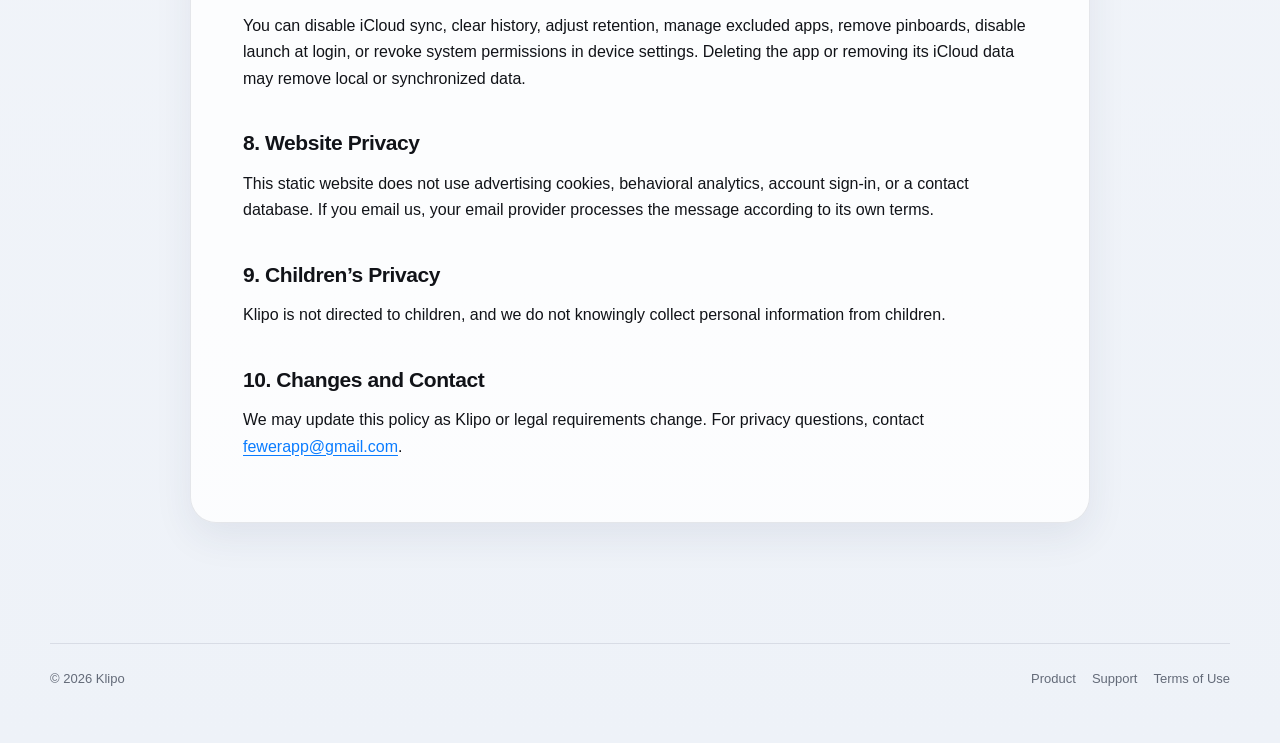
==== commit 59dcd641: "Add App Store download and interaction videos" ====
--- a/privacy-policy.html
+++ b/privacy-policy.html
@@ -6,10 +6,10 @@
   <meta name="description" content="Klipo Privacy Policy">
   <meta name="theme-color" content="#0a7cff">
   <title>Klipo Privacy Policy</title>
-  <link rel="icon" type="image/png" sizes="1024x1024" href="assets/app-icon.png?v=20260729">
-  <link rel="shortcut icon" type="image/png" href="assets/app-icon.png?v=20260729">
-  <link rel="apple-touch-icon" href="assets/app-icon.png?v=20260729">
-  <link rel="stylesheet" href="assets/site.css">
+  <link rel="icon" type="image/png" sizes="1024x1024" href="assets/app-icon.png?v=20260811">
+  <link rel="shortcut icon" type="image/png" href="assets/app-icon.png?v=20260811">
+  <link rel="apple-touch-icon" href="assets/app-icon.png?v=20260811">
+  <link rel="stylesheet" href="assets/site.css?v=20260811">
   <script>
     try {
       document.documentElement.dataset.lang = localStorage.getItem("klipo-site-language") || (navigator.language.toLowerCase().startsWith("zh") ? "zh" : "en");
@@ -18,7 +18,7 @@
 </head>
 <body data-title-zh="Klipo 隐私政策" data-title-en="Klipo Privacy Policy">
   <a class="skip-link" href="#main"><span data-lang="zh">跳到主要内容</span><span data-lang="en">Skip to content</span></a>
-  <header class="site-header"><nav class="nav-shell" aria-label="Primary navigation"><a class="brand" href="index.html" aria-label="Klipo home"><img src="assets/app-icon.png" alt="" width="38" height="38"><span>Klipo</span></a><div class="nav-links"><a class="nav-link" href="index.html"><span data-lang="zh">产品</span><span data-lang="en">Product</span></a><a class="nav-link" href="support.html"><span data-lang="zh">支持</span><span data-lang="en">Support</span></a><a class="nav-link" href="privacy-policy.html" aria-current="page"><span data-lang="zh">隐私</span><span data-lang="en">Privacy</span></a><a class="nav-link" href="terms-of-use.html"><span data-lang="zh">条款</span><span data-lang="en">Terms</span></a><button class="language-toggle" type="button" data-language-toggle aria-label="切换到中文">中文</button></div></nav></header>
+  <header class="site-header"><nav class="nav-shell" aria-label="Primary navigation"><a class="brand" href="index.html" aria-label="Klipo home"><img src="assets/app-icon.png?v=20260811" alt="" width="38" height="38"><span>Klipo</span></a><div class="nav-links"><a class="nav-link" href="index.html"><span data-lang="zh">产品</span><span data-lang="en">Product</span></a><a class="nav-link" href="support.html"><span data-lang="zh">支持</span><span data-lang="en">Support</span></a><a class="nav-link" href="privacy-policy.html" aria-current="page"><span data-lang="zh">隐私</span><span data-lang="en">Privacy</span></a><a class="nav-link" href="terms-of-use.html"><span data-lang="zh">条款</span><span data-lang="en">Terms</span></a><button class="language-toggle" type="button" data-language-toggle aria-label="切换到中文">中文</button></div></nav></header>
   <main id="main" class="legal-shell">
     <article class="legal-card">
       <h1><span data-lang="zh">Klipo 隐私政策</span><span data-lang="en">Klipo Privacy Policy</span></h1>
@@ -76,6 +76,6 @@
     </article>
   </main>
   <footer class="site-footer"><div class="footer-shell"><span>© <span data-current-year></span> Klipo</span><div class="footer-links"><a href="index.html"><span data-lang="zh">产品</span><span data-lang="en">Product</span></a><a href="support.html"><span data-lang="zh">支持</span><span data-lang="en">Support</span></a><a href="terms-of-use.html"><span data-lang="zh">用户协议</span><span data-lang="en">Terms of Use</span></a></div></div></footer>
-  <script src="assets/site.js"></script>
+  <script src="assets/site.js?v=20260811"></script>
 </body>
 </html>
--- a/assets/site.css
+++ b/assets/site.css
@@ -430,6 +430,34 @@
   font-size: 14px;
 }
 
+.motion-grid {
+  display: grid;
+  grid-template-columns: repeat(3, minmax(0, 1fr));
+  gap: 28px 18px;
+  align-items: start;
+}
+
+.motion-card {
+  min-width: 0;
+}
+
+.motion-card h3 {
+  margin: 0 0 12px;
+  font-size: 19px;
+  line-height: 1.25;
+  letter-spacing: -0.02em;
+}
+
+.motion-card video {
+  display: block;
+  width: 100%;
+  height: auto;
+  object-fit: contain;
+  border-radius: 20px;
+  background: transparent;
+  box-shadow: var(--shadow-soft);
+}
+
 .privacy-strip {
   padding: clamp(28px, 4vw, 46px);
   display: grid;
@@ -729,6 +757,10 @@
     grid-template-columns: 1fr 1fr;
   }
 
+  .motion-grid {
+    grid-template-columns: repeat(2, minmax(0, 1fr));
+  }
+
   .privacy-strip {
     grid-template-columns: 1fr;
   }
@@ -794,7 +826,8 @@
   }
 
   .workflow,
-  .support-grid {
+  .support-grid,
+  .motion-grid {
     grid-template-columns: 1fr;
   }
 
